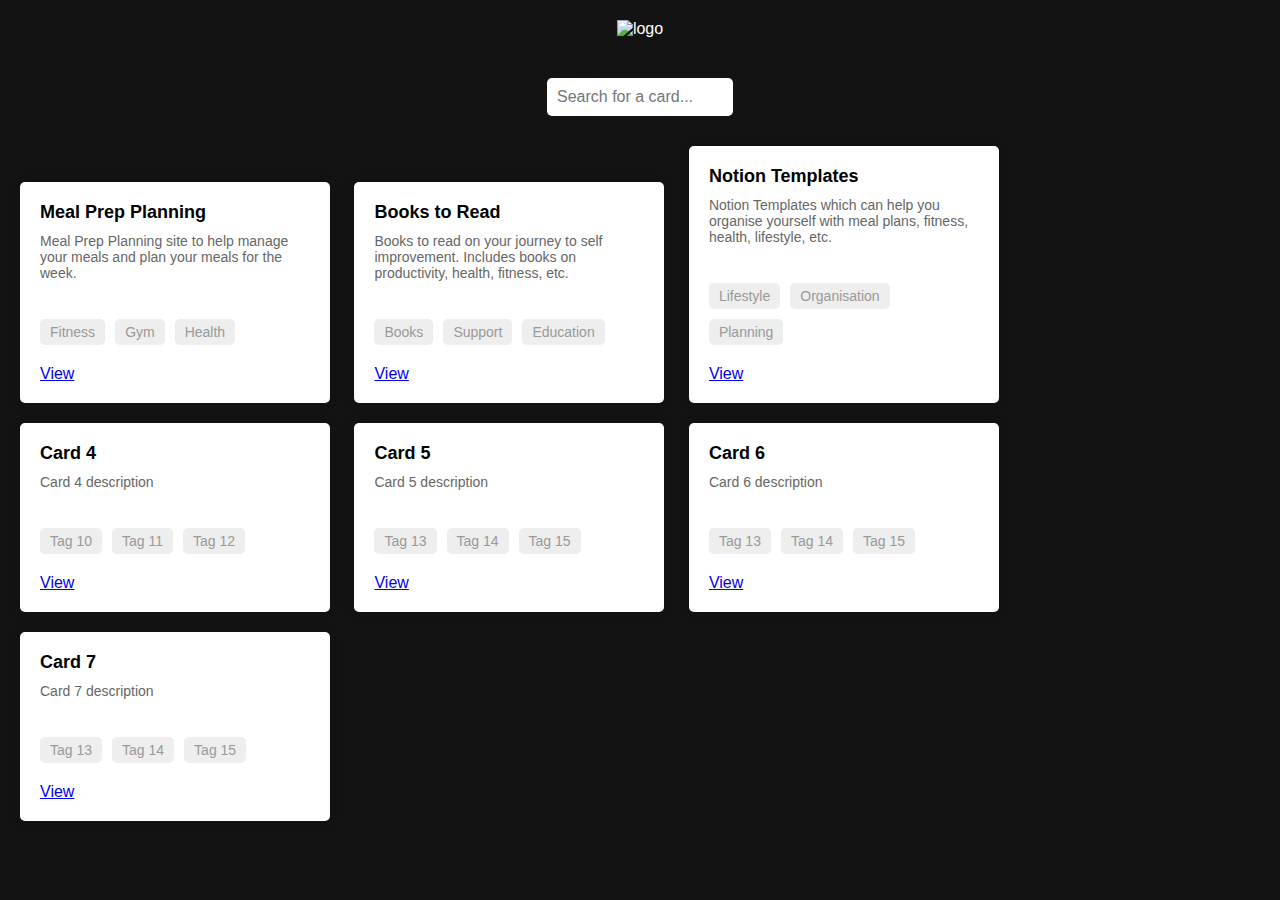
==== index.html @ 943973d0 "finally" ====
<html>
  <head>
    <link rel="stylesheet" href="style.css">
    <script src="script.js"></script>
  </head>
  <body>
    <header>
      <img src="https://cdn.discordapp.com/role-icons/1053706338800246824/33be845797670f6c1e46039f0ed2bb19.webp?size=2048&quality=lossless" alt="logo">
    </header>
    <main>
      <input type="text" id="search-input" placeholder="Search for a card...">
      <div id="results"></div>
    </main>


    <!-- <footer>
      <p>Copyright 2022</p>
    </footer> -->
  </body>
</html>
---- style.css ----
body {
    margin: 0;
    font-family: sans-serif;
    background-color: #131313;
  }
  
  header {
    color: #fff;
    padding: 20px;
    text-align: center;
  }

  .results {
    display: block; /* Make the container element behave like a table */
    width: 100%; /* Set full-width to expand the whole page */
    align-content: space-between;
    margin-left: auto;
    margin-left: auto;
}
  
  h1 {
    margin: 0;
  }
  
  main {
    padding: 20px;
  }
  
  input[type="text"] {
    /* center input with padding */
    display: block;
    box-sizing: border-box;
    width: 15%;
    left: 50%;
    padding: 10px;
    font-size: 16px;
    border: none;
    border-radius: 5px;
    margin-bottom: 30px;
    margin-right: auto;
    margin-left: auto;
  }
  
  .card {
    /* Make all cards the same size by leaving space */
    display: inline-block;
    box-sizing: border-box;
    width: 25%;
    padding: 20px;
    border-radius: 5px;
    background-color: #fff;
    margin-bottom: 20px;
    margin-right: 20px;
    box-shadow: 0 0 10px rgba(0, 0, 0, 0.15);
  }
  
  .card h2 {
    margin: 0;
    font-size: 18px;
  }
  
  .card p {
    margin: 10px 0;
    font-size: 14px;
    color: #666;
  }
  
  .card .tags {
    display: flex;
    flex-wrap: wrap;
    margin: 10px 0;
    font-size: 14px;
    color: #999;
  }
  
  .card .tags span {
    margin-right: 10px;
  }
  
  span {
/*     center text in a rounded border */
    display: inline-block;
    padding: 5px 10px;
    border-radius: 5px;
    background-color: #eee;
    margin-right: 10px;
    margin-bottom: 10px;
  }

  footer {
    background-color: #333;
    color: #fff;
    padding: 20px;
    text-align: center;
  }
  
  footer p {
    margin: 0;
  }
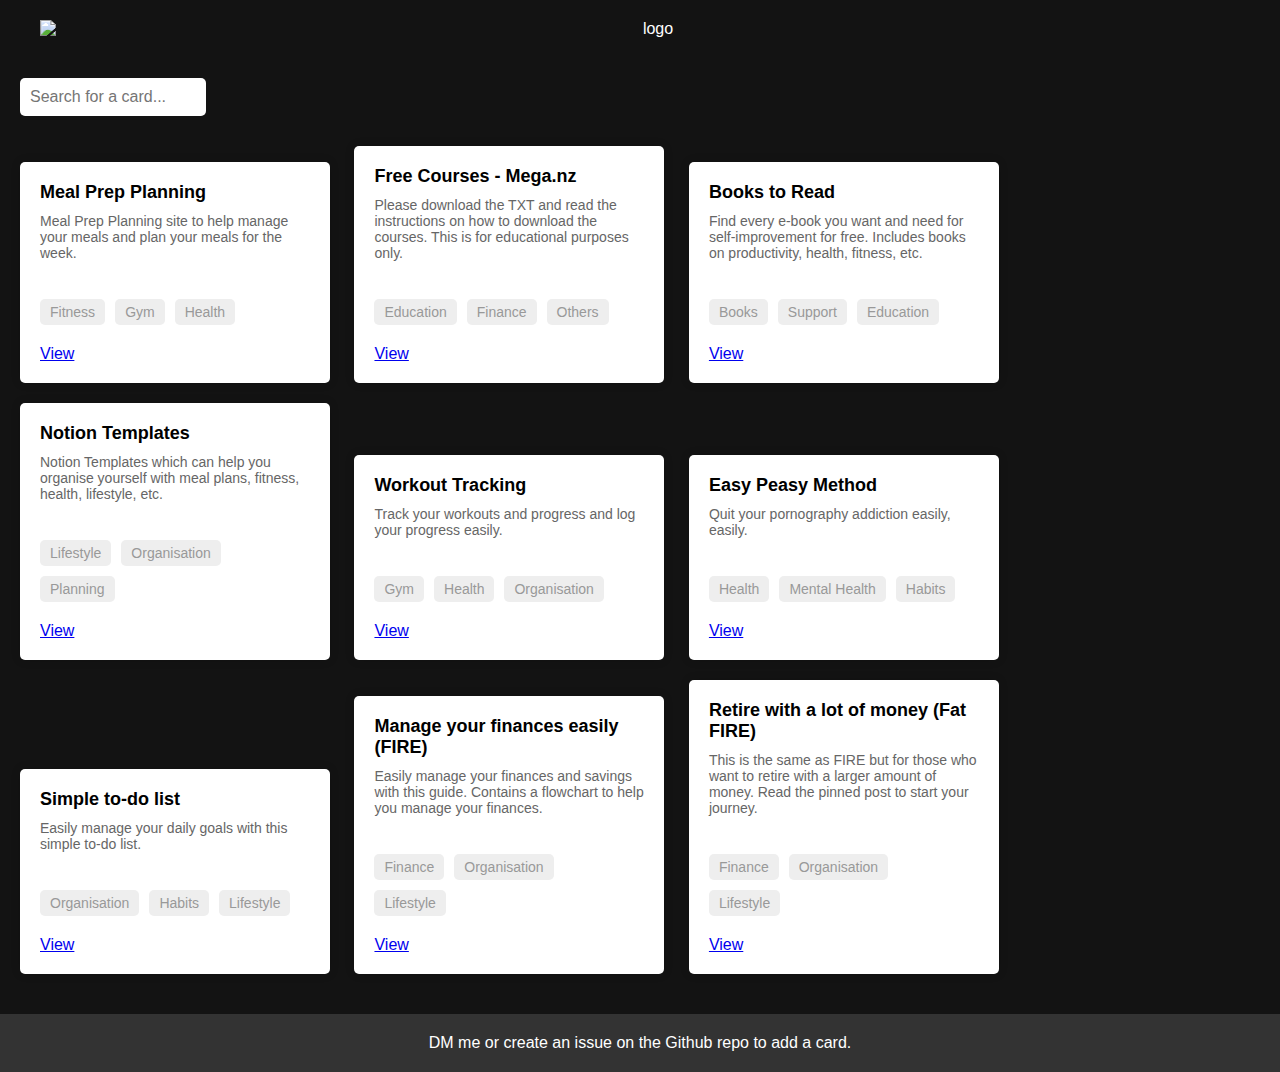
==== commit f59338f9: "ok" ====
--- a/index.html
+++ b/index.html
@@ -13,8 +13,8 @@
     </main>
 
 
-    <!-- <footer>
-      <p>Copyright 2022</p>
-    </footer> -->
+    <footer>
+      <p>DM me or create an issue on the Github repo to add a card.</p>
+    </footer>
   </body>
 </html>
--- a/style.css
+++ b/style.css
@@ -26,6 +26,11 @@
     padding: 20px;
   }
   
+  img {
+    display: block;
+    margin-left: 20px;
+  }
+
   input[type="text"] {
     /* center input with padding */
     display: block;
@@ -37,8 +42,6 @@
     border: none;
     border-radius: 5px;
     margin-bottom: 30px;
-    margin-right: auto;
-    margin-left: auto;
   }
   
   .card {
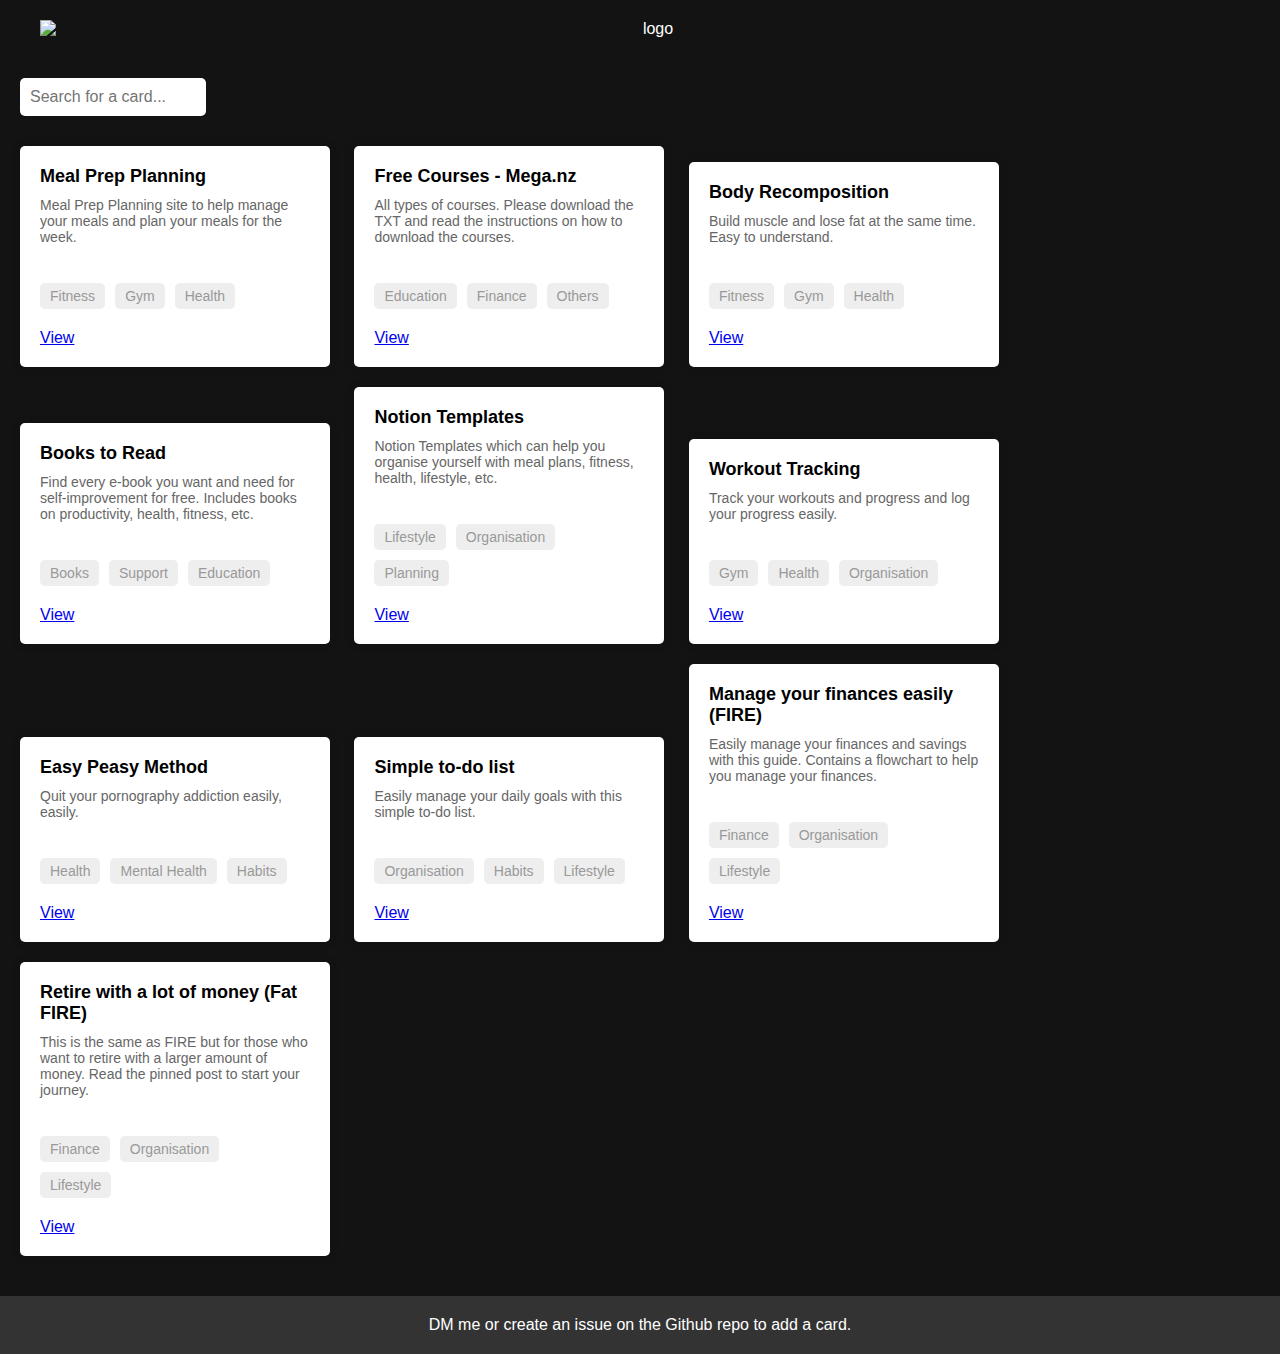
==== commit 811a9295: "metadata" ====
--- a/index.html
+++ b/index.html
@@ -1,5 +1,12 @@
 <html>
   <head>
+    <!-- info -->
+    <meta content="Self-Improvement tools and links" property="og:title" />
+    <meta content="This site contains tools and information for tools to help you in your self-improvement journey!" property="og:description" />
+    <meta content="https://faderzz.github.io/awesome-self-improvement/" property="og:url" />
+    <meta content="https://cdn.discordapp.com/role-icons/1053706338800246824/33be845797670f6c1e46039f0ed2bb19.webp?size=2048&quality=lossless" property="og:image" />
+    <meta content="#43B581" data-react-helmet="true" name="theme-color" />
+
     <link rel="stylesheet" href="style.css">
     <script src="script.js"></script>
   </head>
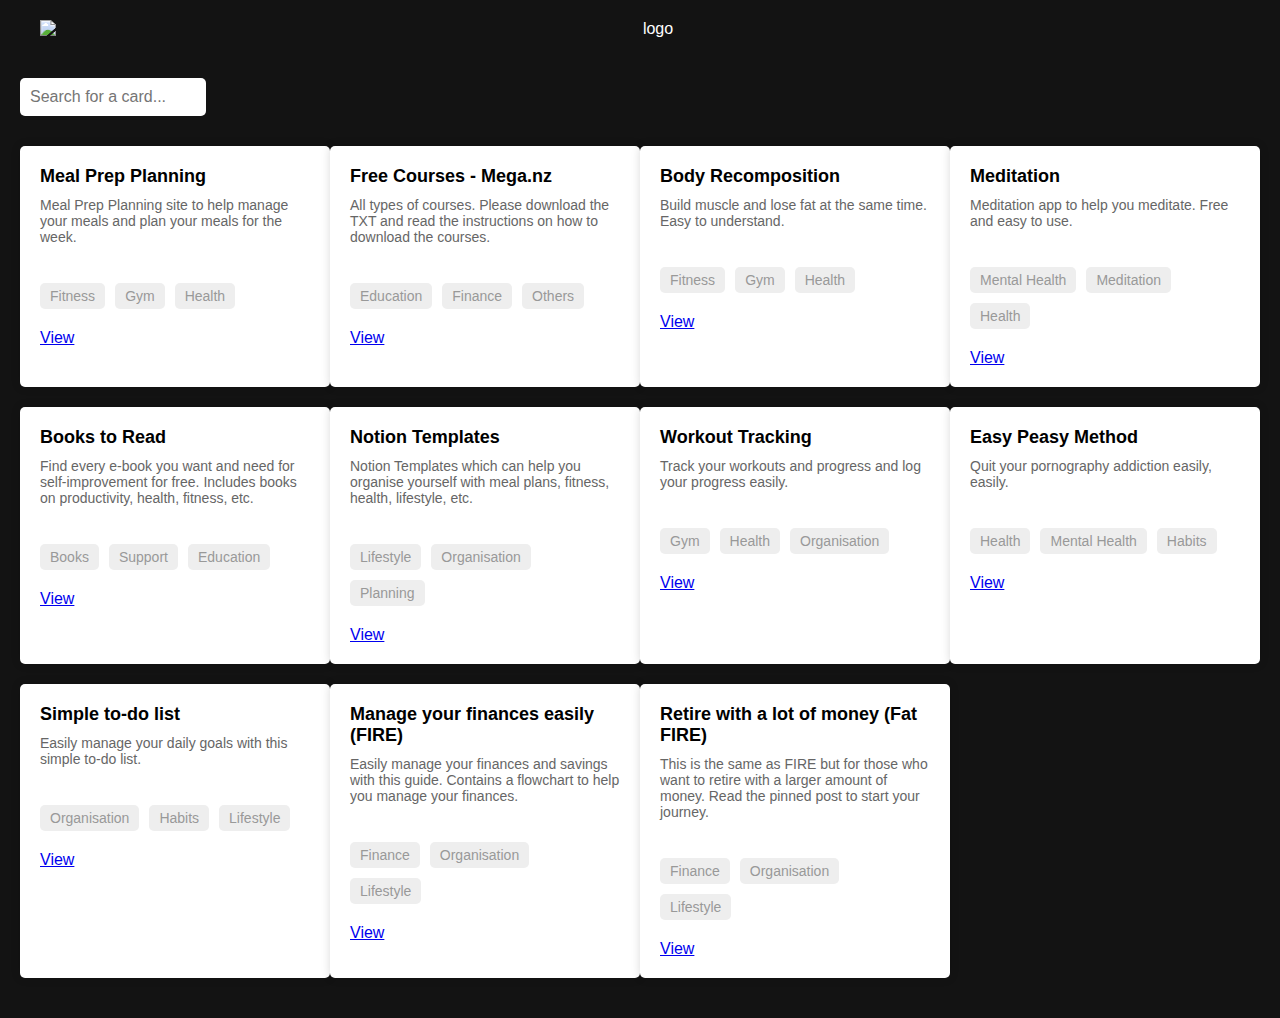
==== commit 9306ed63: "background, remove footer" ====
--- a/index.html
+++ b/index.html
@@ -20,8 +20,8 @@
     </main>
 
 
-    <footer>
+    <!-- <footer>
       <p>DM me or create an issue on the Github repo to add a card.</p>
-    </footer>
+    </footer> -->
   </body>
 </html>
--- a/style.css
+++ b/style.css
@@ -2,6 +2,7 @@
     margin: 0;
     font-family: sans-serif;
     background-color: #131313;
+    background-image: url("https://media.discordapp.net/attachments/1053706342537379952/1053976316556357662/wolfred_wallpaper1.png");
   }
   
   header {
@@ -44,16 +45,28 @@
     margin-bottom: 30px;
   }
   
+  #results {
+    /* Make the container element a grid container */
+    display: grid;
+    /* Set the number of columns in the grid to 4 */
+    grid-template-columns: repeat(4, 1fr);
+    /* Set full-width to expand the whole page */
+    width: 100%;
+    /* Center the grid horizontally */
+    margin-left: auto;
+    margin-right: auto;
+  }
+  
   .card {
-    /* Make all cards the same size by leaving space */
-    display: inline-block;
-    box-sizing: border-box;
-    width: 25%;
+    /* Add space inside the grid cell */
     padding: 20px;
+    /* Round the corners of the grid cell */
     border-radius: 5px;
+    /* Set the background color of the grid cell to white */
     background-color: #fff;
+    /* Add space below the grid cell */
     margin-bottom: 20px;
-    margin-right: 20px;
+    /* Add a shadow around the grid cell */
     box-shadow: 0 0 10px rgba(0, 0, 0, 0.15);
   }
   
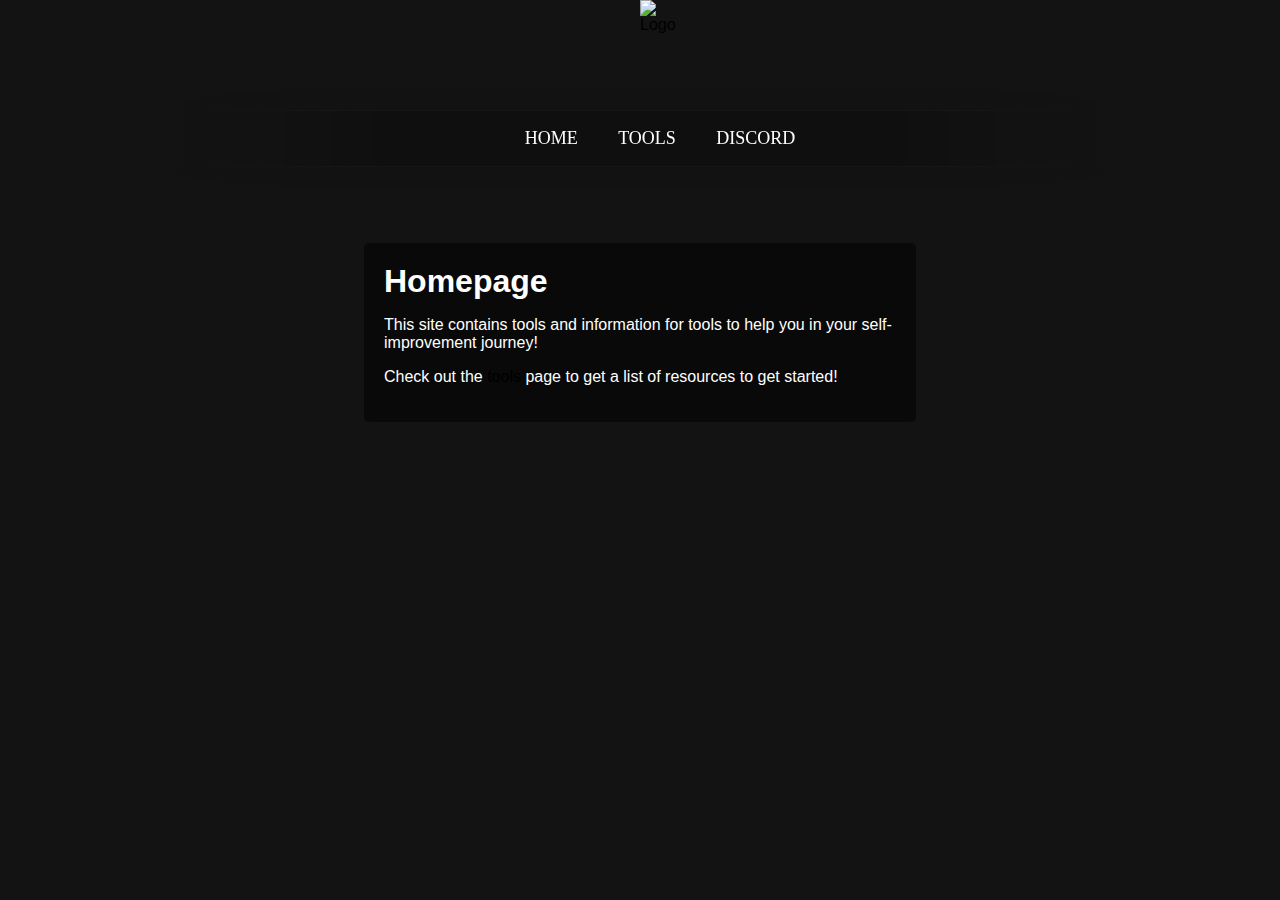
==== commit 2e0154fb: "yes" ====
--- a/index.html
+++ b/index.html
@@ -1,27 +1,40 @@
 <html>
   <head>
     <!-- info -->
-    <meta content="Self-Improvement tools and links" property="og:title" />
+    <meta content="Self-Improvement" property="og:title" />
     <meta content="This site contains tools and information for tools to help you in your self-improvement journey!" property="og:description" />
     <meta content="https://faderzz.github.io/awesome-self-improvement/" property="og:url" />
     <meta content="https://cdn.discordapp.com/role-icons/1053706338800246824/33be845797670f6c1e46039f0ed2bb19.webp?size=2048&quality=lossless" property="og:image" />
     <meta content="#43B581" data-react-helmet="true" name="theme-color" />
 
-    <link rel="stylesheet" href="style.css">
-    <script src="script.js"></script>
+    <link rel="stylesheet" href="./style.css">
+    <script src="./script.js"></script>
   </head>
   <body>
-    <header>
-      <img src="https://cdn.discordapp.com/role-icons/1053706338800246824/33be845797670f6c1e46039f0ed2bb19.webp?size=2048&quality=lossless" alt="logo">
-    </header>
-    <main>
-      <input type="text" id="search-input" placeholder="Search for a card...">
-      <div id="results"></div>
-    </main>
+    <div id="container">
+      <img src="https://cdn.discordapp.com/role-icons/1053706338800246824/33be845797670f6c1e46039f0ed2bb19.webp?size=2048&quality=lossless" alt="Logo">
+    <!-- Navigation bar - taken from codepen because it looks nice -->
+    <nav> 
+      <ul>
+        <li>
+          <a href="#">Home</a>
+        </li>
+        <li>
+          <a href="./tools/index.html">Tools</a>
+        </li>
+        <li>
+          <a href="https://discord.gg/hamza">Discord</a>
+        </li>
+      </ul>
+    </nav>
 
+    <!-- Main content -->
 
-    <!-- <footer>
-      <p>DM me or create an issue on the Github repo to add a card.</p>
-    </footer> -->
+    <div id="main">
+      <h1>Homepage</h1>
+      <p>This site contains tools and information for tools to help you in your self-improvement journey!</p>
+      <p>Check out the <a href="./tools/index.html">tools</a> page to get a list of resources to get started!</p>
+  </div>
+
   </body>
 </html>
--- a/style.css
+++ b/style.css
@@ -1,8 +1,10 @@
 body {
     margin: 0;
-    font-family: sans-serif;
+    font-family: 'Segoe UI', Tahoma, Geneva, Verdana, sans-serif;
     background-color: #131313;
     background-image: url("https://media.discordapp.net/attachments/1053706342537379952/1053976316556357662/wolfred_wallpaper1.png");
+    opacity: 0;
+    transition: opacity .5s;
   }
   
   header {
@@ -10,14 +12,6 @@
     padding: 20px;
     text-align: center;
   }
-
-  .results {
-    display: block; /* Make the container element behave like a table */
-    width: 100%; /* Set full-width to expand the whole page */
-    align-content: space-between;
-    margin-left: auto;
-    margin-left: auto;
-}
   
   h1 {
     margin: 0;
@@ -28,8 +22,8 @@
   }
   
   img {
-    display: block;
-    margin-left: 20px;
+    margin-left: 50%;
+    margin-right: 50%;
   }
 
   input[type="text"] {
@@ -43,54 +37,6 @@
     border: none;
     border-radius: 5px;
     margin-bottom: 30px;
-  }
-  
-  #results {
-    /* Make the container element a grid container */
-    display: grid;
-    /* Set the number of columns in the grid to 4 */
-    grid-template-columns: repeat(4, 1fr);
-    /* Set full-width to expand the whole page */
-    width: 100%;
-    /* Center the grid horizontally */
-    margin-left: auto;
-    margin-right: auto;
-  }
-  
-  .card {
-    /* Add space inside the grid cell */
-    padding: 20px;
-    /* Round the corners of the grid cell */
-    border-radius: 5px;
-    /* Set the background color of the grid cell to white */
-    background-color: #fff;
-    /* Add space below the grid cell */
-    margin-bottom: 20px;
-    /* Add a shadow around the grid cell */
-    box-shadow: 0 0 10px rgba(0, 0, 0, 0.15);
-  }
-  
-  .card h2 {
-    margin: 0;
-    font-size: 18px;
-  }
-  
-  .card p {
-    margin: 10px 0;
-    font-size: 14px;
-    color: #666;
-  }
-  
-  .card .tags {
-    display: flex;
-    flex-wrap: wrap;
-    margin: 10px 0;
-    font-size: 14px;
-    color: #999;
-  }
-  
-  .card .tags span {
-    margin-right: 10px;
   }
   
   span {
@@ -113,4 +59,73 @@
   footer p {
     margin: 0;
   }
-  +  
+  nav {
+    max-width: 960px;
+    mask-image: linear-gradient(90deg, rgba(255, 255, 255, 0) 0%, #000000 25%, #000000 75%, rgba(255, 255, 255, 0) 100%);
+    margin: 0 auto;
+    padding: 60px 0;
+  }
+  
+  nav ul {
+    text-align: center;
+    background: linear-gradient(90deg, rgba(255, 255, 255, 0) 0%, rgba(0, 0, 0, 0.2) 25%, rgba(0, 0, 0, 0.2) 75%, rgba(255, 255, 255, 0) 100%);
+    box-shadow: 0 0 25px rgba(0, 0, 0, 0.1), inset 0 0 1px rgba(139, 139, 139, 0.6);
+  }
+  
+  nav ul li {
+    display: inline-block;
+  }
+  
+  nav ul li a {
+    padding: 18px;
+    font-family: "Open Sans";
+    text-transform:uppercase;
+    color: rgb(255, 255, 255);
+    font-size: 18px;
+    text-decoration: none;
+    display: block;
+  }
+  
+  nav ul li a:hover {
+    color: red;
+    transition: ease-in-out 0.3s;
+  }
+
+  #main {
+    /* Make it a rounded card */
+    border-radius: 5px;
+    background-color: #0000007e;
+    padding: 20px;
+    width: 40%;
+    margin-left: auto;
+    margin-right: auto;
+    /* Image Icon on the end of the card and fit it */
+    background-image: url("https://media.discordapp.net/attachments/1053706342537379952/1054061969835053136/wolf1.png?width=751&height=676");
+    background-repeat: no-repeat;
+    background-position: right;
+    background-size: 100px;
+  }
+
+  #main h1 {
+    /* Center the text */
+    color: #fff;
+  }
+
+  #main p {
+    /* Center the text */
+    color: #fff;
+  }
+
+  #main p a {
+    /* remove decorations */
+    color: rgb(0, 0, 0);
+    text-decoration: none;
+  }
+
+  #main p a:hover {
+    /* remove decorations */
+    color: rgb(255, 255, 255);
+    text-decoration: none;
+    transition: ease-in-out 0.1s;
+  }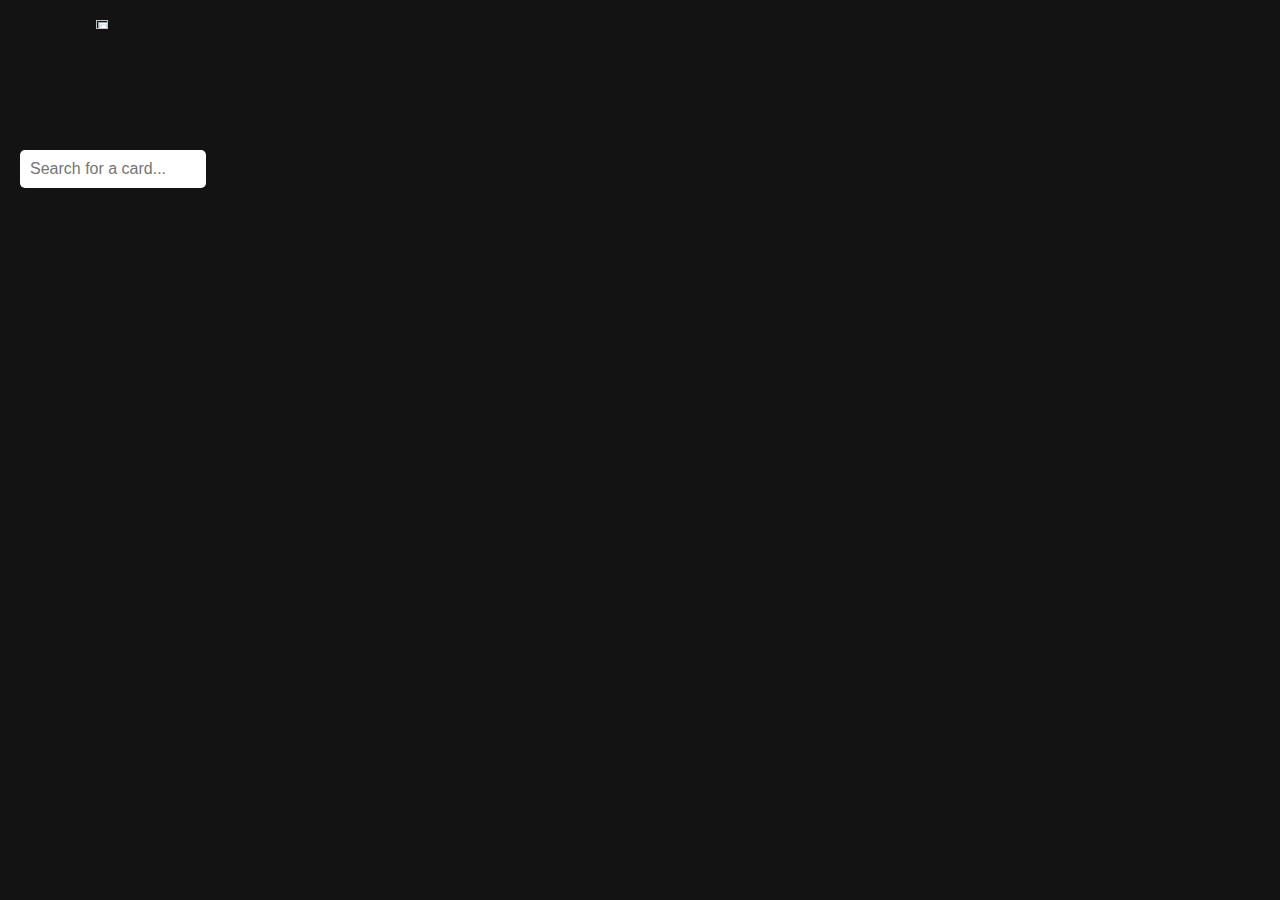
==== commit 291b4032: "update" ====
--- a/index.html
+++ b/index.html
@@ -1,40 +1,27 @@
 <html>
   <head>
     <!-- info -->
-    <meta content="Self-Improvement" property="og:title" />
+    <meta content="Self-Improvement tools and links" property="og:title" />
     <meta content="This site contains tools and information for tools to help you in your self-improvement journey!" property="og:description" />
     <meta content="https://faderzz.github.io/awesome-self-improvement/" property="og:url" />
-    <meta content="https://cdn.discordapp.com/role-icons/1053706338800246824/33be845797670f6c1e46039f0ed2bb19.webp?size=2048&quality=lossless" property="og:image" />
+    <meta content="https://cdn.discordapp.com/attachments/1052299307165941852/1094412997637705838/aron-visuals-LSFuPFE9vKE-unsplash.jpg" property="og:image" />
     <meta content="#43B581" data-react-helmet="true" name="theme-color" />
 
-    <link rel="stylesheet" href="./style.css">
-    <script src="./script.js"></script>
+    <link rel="stylesheet" href="style.css">
+    <script src="script.js"></script>
   </head>
   <body>
-    <div id="container">
-      <img src="https://cdn.discordapp.com/role-icons/1053706338800246824/33be845797670f6c1e46039f0ed2bb19.webp?size=2048&quality=lossless" alt="Logo">
-    <!-- Navigation bar - taken from codepen because it looks nice -->
-    <nav> 
-      <ul>
-        <li>
-          <a href="#">Home</a>
-        </li>
-        <li>
-          <a href="./tools/index.html">Tools</a>
-        </li>
-        <li>
-          <a href="https://discord.gg/hamza">Discord</a>
-        </li>
-      </ul>
-    </nav>
+    <header>
+      <img src="https://cdn.discordapp.com/attachments/1052299307165941852/1094413626363887736/2l53xowjtta61.png" alt="logo">
+    </header>
+    <main>
+      <input type="text" id="search-input" placeholder="Search for a card...">
+      <div id="results"></div>
+    </main>
 
-    <!-- Main content -->
 
-    <div id="main">
-      <h1>Homepage</h1>
-      <p>This site contains tools and information for tools to help you in your self-improvement journey!</p>
-      <p>Check out the <a href="./tools/index.html">tools</a> page to get a list of resources to get started!</p>
-  </div>
-
+    <!-- <footer>
+      <p>DM me or create an issue on the Github repo to add a card.</p>
+    </footer> -->
   </body>
 </html>
--- a/style.css
+++ b/style.css
@@ -1,10 +1,9 @@
 body {
     margin: 0;
-    font-family: 'Segoe UI', Tahoma, Geneva, Verdana, sans-serif;
+    font-family: sans-serif;
     background-color: #131313;
-    background-image: url("https://media.discordapp.net/attachments/1053706342537379952/1053976316556357662/wolfred_wallpaper1.png");
-    opacity: 0;
-    transition: opacity .5s;
+    background-image: url("https://cdn.discordapp.com/attachments/1052299307165941852/1094413300038643752/manuel-will-gd3t5Dtbwkw-unsplash.jpg");
+    background-size: cover;
   }
   
   header {
@@ -12,6 +11,14 @@
     padding: 20px;
     text-align: center;
   }
+
+  .results {
+    display: block; /* Make the container element behave like a table */
+    width: 100%; /* Set full-width to expand the whole page */
+    align-content: space-between;
+    margin-left: auto;
+    margin-left: auto;
+}
   
   h1 {
     margin: 0;
@@ -22,8 +29,10 @@
   }
   
   img {
-    margin-left: 50%;
-    margin-right: 50%;
+    display: block;
+    margin-left: 20px;
+    width: 10%;
+    height: auto;
   }
 
   input[type="text"] {
@@ -37,6 +46,54 @@
     border: none;
     border-radius: 5px;
     margin-bottom: 30px;
+  }
+  
+  #results {
+    /* Make the container element a grid container */
+    display: grid;
+    /* Set the number of columns in the grid to 4 */
+    grid-template-columns: repeat(4, 1fr);
+    /* Set full-width to expand the whole page */
+    width: 100%;
+    /* Center the grid horizontally */
+    margin-left: auto;
+    margin-right: auto;
+  }
+  
+  .card {
+    /* Add space inside the grid cell */
+    padding: 20px;
+    /* Round the corners of the grid cell */
+    border-radius: 5px;
+    /* Set the background color of the grid cell to white */
+    background-color: #fff;
+    /* Add space below the grid cell */
+    margin-bottom: 20px;
+    /* Add a shadow around the grid cell */
+    box-shadow: 0 0 10px rgba(0, 0, 0, 0.15);
+  }
+  
+  .card h2 {
+    margin: 0;
+    font-size: 18px;
+  }
+  
+  .card p {
+    margin: 10px 0;
+    font-size: 14px;
+    color: #666;
+  }
+  
+  .card .tags {
+    display: flex;
+    flex-wrap: wrap;
+    margin: 10px 0;
+    font-size: 14px;
+    color: #999;
+  }
+  
+  .card .tags span {
+    margin-right: 10px;
   }
   
   span {
@@ -59,73 +116,4 @@
   footer p {
     margin: 0;
   }
-  
-  nav {
-    max-width: 960px;
-    mask-image: linear-gradient(90deg, rgba(255, 255, 255, 0) 0%, #000000 25%, #000000 75%, rgba(255, 255, 255, 0) 100%);
-    margin: 0 auto;
-    padding: 60px 0;
-  }
-  
-  nav ul {
-    text-align: center;
-    background: linear-gradient(90deg, rgba(255, 255, 255, 0) 0%, rgba(0, 0, 0, 0.2) 25%, rgba(0, 0, 0, 0.2) 75%, rgba(255, 255, 255, 0) 100%);
-    box-shadow: 0 0 25px rgba(0, 0, 0, 0.1), inset 0 0 1px rgba(139, 139, 139, 0.6);
-  }
-  
-  nav ul li {
-    display: inline-block;
-  }
-  
-  nav ul li a {
-    padding: 18px;
-    font-family: "Open Sans";
-    text-transform:uppercase;
-    color: rgb(255, 255, 255);
-    font-size: 18px;
-    text-decoration: none;
-    display: block;
-  }
-  
-  nav ul li a:hover {
-    color: red;
-    transition: ease-in-out 0.3s;
-  }
-
-  #main {
-    /* Make it a rounded card */
-    border-radius: 5px;
-    background-color: #0000007e;
-    padding: 20px;
-    width: 40%;
-    margin-left: auto;
-    margin-right: auto;
-    /* Image Icon on the end of the card and fit it */
-    background-image: url("https://media.discordapp.net/attachments/1053706342537379952/1054061969835053136/wolf1.png?width=751&height=676");
-    background-repeat: no-repeat;
-    background-position: right;
-    background-size: 100px;
-  }
-
-  #main h1 {
-    /* Center the text */
-    color: #fff;
-  }
-
-  #main p {
-    /* Center the text */
-    color: #fff;
-  }
-
-  #main p a {
-    /* remove decorations */
-    color: rgb(0, 0, 0);
-    text-decoration: none;
-  }
-
-  #main p a:hover {
-    /* remove decorations */
-    color: rgb(255, 255, 255);
-    text-decoration: none;
-    transition: ease-in-out 0.1s;
-  }+  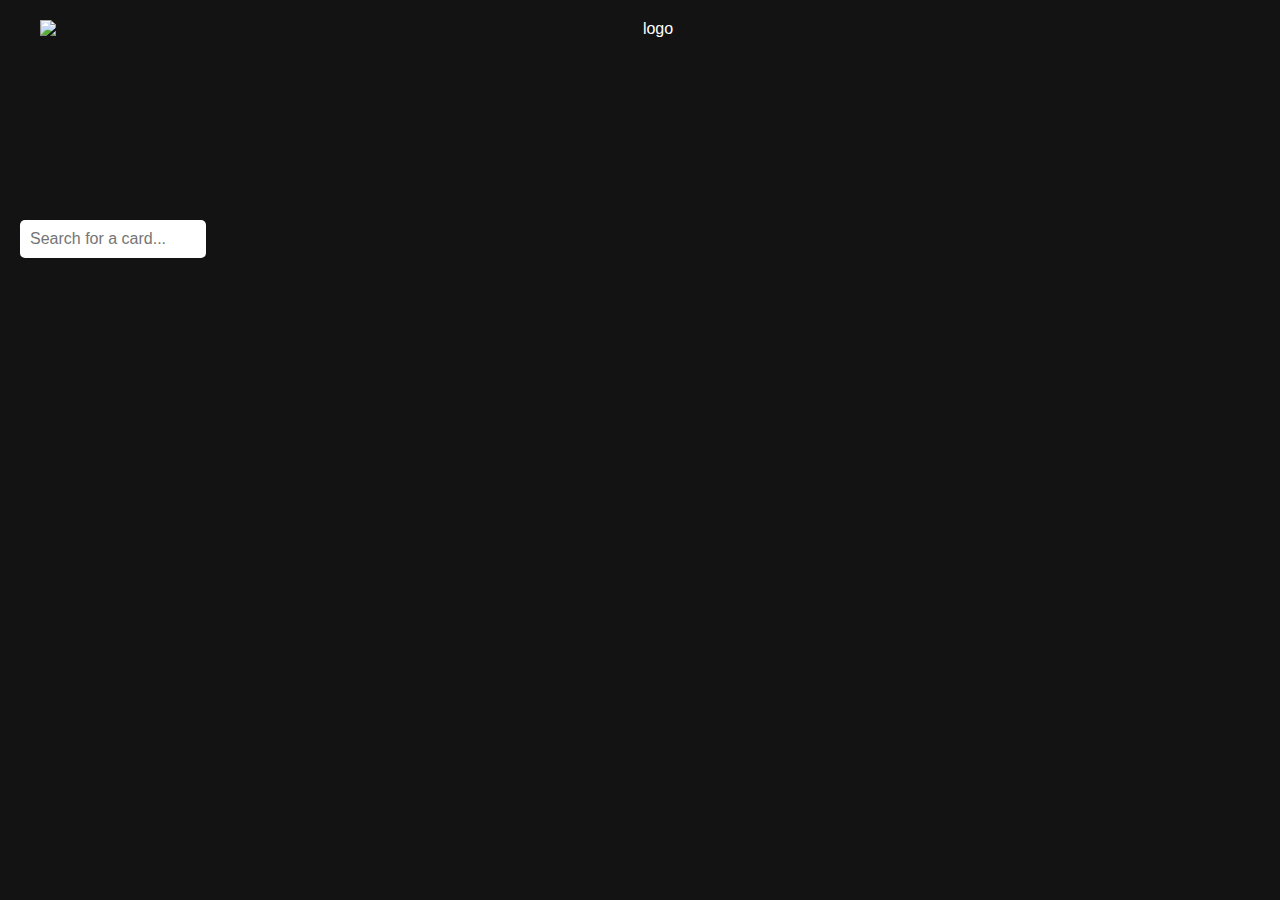
==== commit b5dfbde3: "no quirks mode" ====
--- a/index.html
+++ b/index.html
@@ -1,3 +1,4 @@
+<!DOCTYPE html>
 <html>
   <head>
     <!-- info -->
--- a/style.css
+++ b/style.css
@@ -31,8 +31,8 @@
   img {
     display: block;
     margin-left: 20px;
-    width: 10%;
-    height: auto;
+    height: 160px;
+    width: auto;
   }
 
   input[type="text"] {
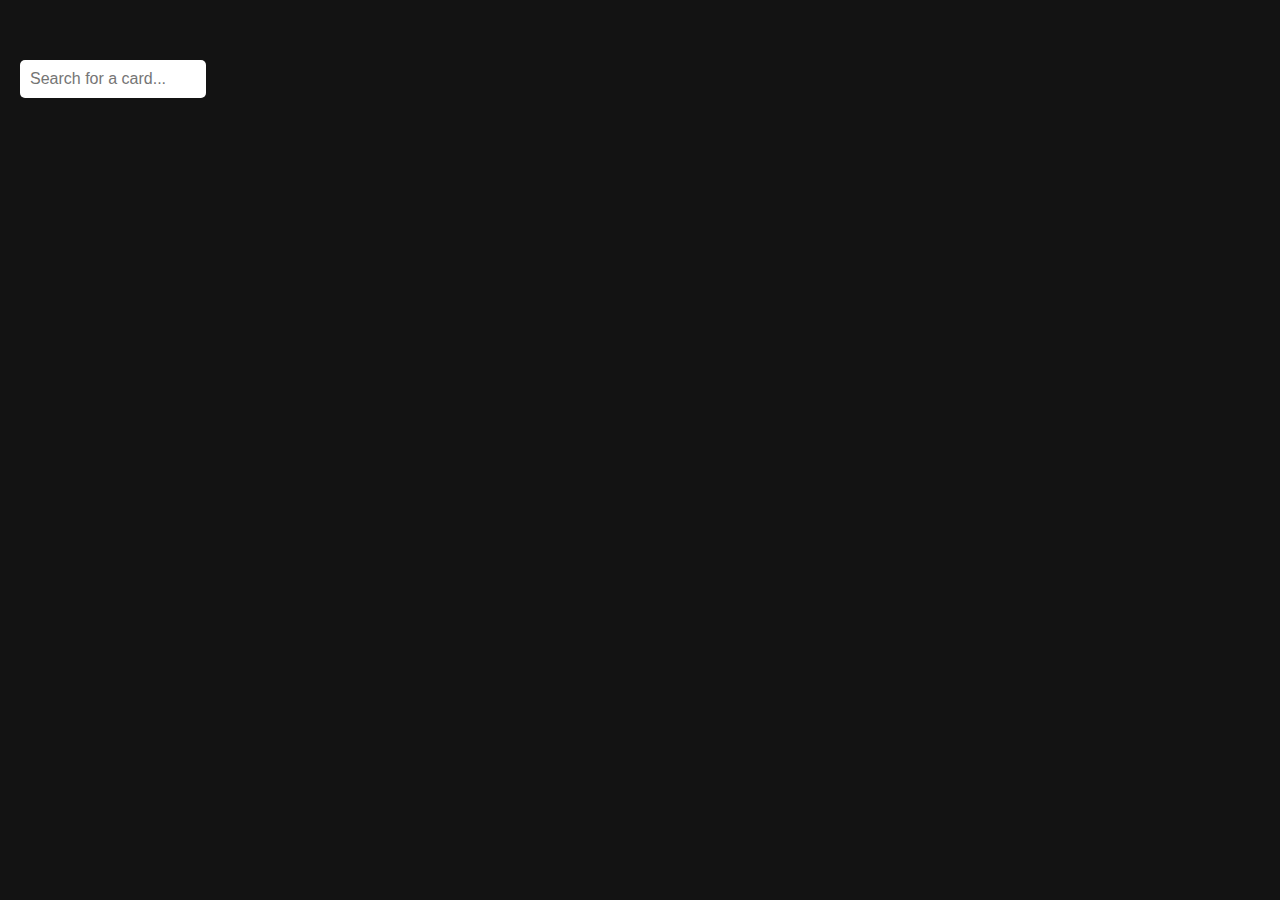
==== commit c8310224: "remove logo" ====
--- a/index.html
+++ b/index.html
@@ -13,7 +13,7 @@
   </head>
   <body>
     <header>
-      <img src="https://cdn.discordapp.com/attachments/1052299307165941852/1094413626363887736/2l53xowjtta61.png" alt="logo">
+      <!-- <img src="https://cdn.discordapp.com/attachments/1052299307165941852/1094413626363887736/2l53xowjtta61.png" alt="logo"> -->
     </header>
     <main>
       <input type="text" id="search-input" placeholder="Search for a card...">
